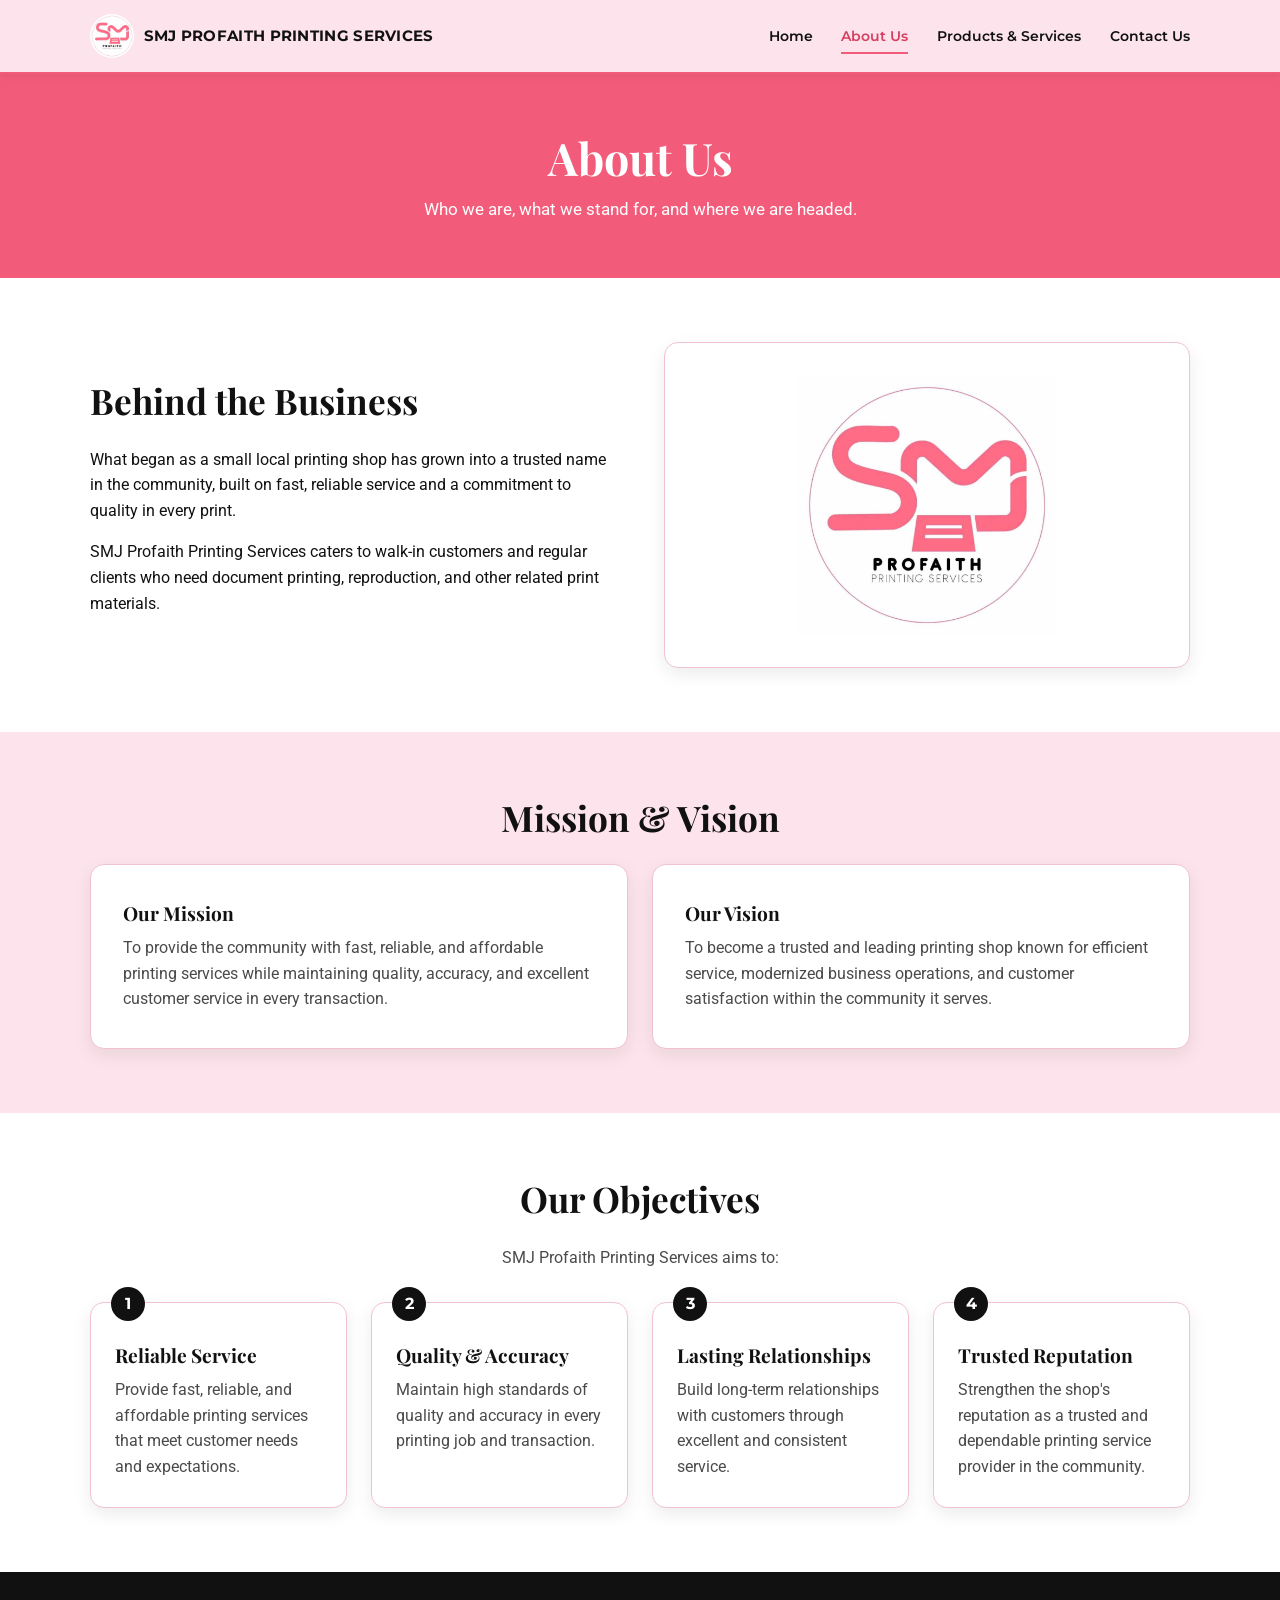
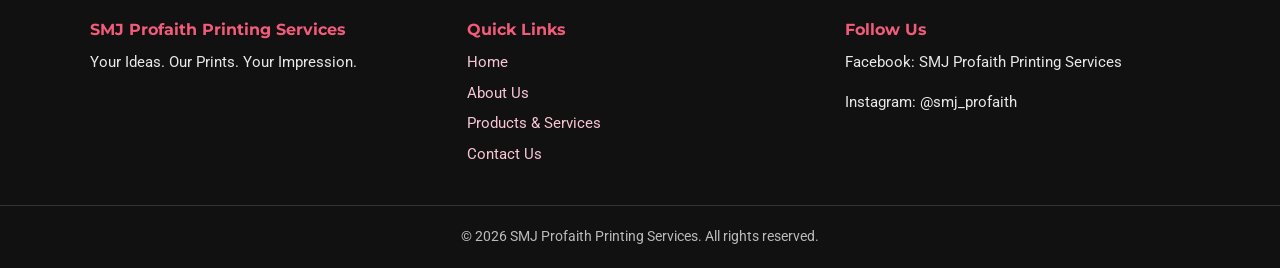
==== about.html @ f45e9509 "Add remaining website files" ====
<!DOCTYPE html>
<html lang="en">
<head>
  <meta charset="UTF-8">
  <meta name="viewport" content="width=device-width, initial-scale=1.0">
  <meta name="description" content="Learn about SMJ Profaith Printing Services, our mission, vision, and objectives.">
  <title>About Us | SMJ Profaith Printing Services</title>

  <link rel="preconnect" href="https://fonts.googleapis.com">
  <link rel="preconnect" href="https://fonts.gstatic.com" crossorigin>
  <link href="https://fonts.googleapis.com/css2?family=Montserrat:wght@400;600;700&family=Playfair+Display:ital,wght@0,700;1,400&family=Roboto:wght@400;500;700&display=swap" rel="stylesheet">

  <link rel="stylesheet" href="style.css">
</head>
<body>

  <!-- ===== HEADER / NAVIGATION ===== -->
  <header class="site-header">
    <div class="container nav-wrap">
      <a href="index.html" class="brand">
        <img src="assets/logo.png" alt="SMJ Profaith Printing Services logo" width="44" height="44">
        <span>SMJ Profaith Printing Services</span>
      </a>

      <button class="nav-toggle" aria-expanded="false" aria-controls="site-nav" aria-label="Toggle navigation menu">
        <span></span><span></span><span></span>
      </button>

      <nav id="site-nav" class="site-nav" aria-label="Main navigation">
        <ul>
          <li><a href="index.html">Home</a></li>
          <li><a href="about.html" aria-current="page">About Us</a></li>
          <li><a href="services.html">Products &amp; Services</a></li>
          <li><a href="contact.html">Contact Us</a></li>
        </ul>
      </nav>
    </div>
  </header>

  <main>

    <!-- ===== PAGE HEADER ===== -->
    <section class="page-banner">
      <div class="container">
        <h1>About Us</h1>
        <p>Who we are, what we stand for, and where we are headed.</p>
      </div>
    </section>

    <!-- ===== COMPANY BACKGROUND ===== -->
    <section class="section">
      <div class="container split">
        <div class="reveal">
          <h2 class="section-title left">Behind the Business</h2>
          <p>
            What began as a small local printing shop has grown into a trusted name in the community,
            built on fast, reliable service and a commitment to quality in every print.
          </p>
          <p>
            SMJ Profaith Printing Services caters to walk-in customers and regular clients who need
            document printing, reproduction, and other related print materials.
          </p>
        </div>

        <div class="logo-panel reveal">
          <img src="assets/logo.png" alt="SMJ Profaith Printing Services logo" width="280" height="280">
        </div>
      </div>
    </section>

    <!-- ===== MISSION & VISION ===== -->
    <section class="section section-pink">
      <div class="container">
        <h2 class="section-title">Mission &amp; Vision</h2>

        <div class="card-grid two-col">
          <article class="card card-large reveal">
            <h3>Our Mission</h3>
            <p>
              To provide the community with fast, reliable, and affordable printing services while
              maintaining quality, accuracy, and excellent customer service in every transaction.
            </p>
          </article>

          <article class="card card-large reveal">
            <h3>Our Vision</h3>
            <p>
              To become a trusted and leading printing shop known for efficient service,
              modernized business operations, and customer satisfaction within the community it serves.
            </p>
          </article>
        </div>
      </div>
    </section>

    <!-- ===== OBJECTIVES ===== -->
    <section class="section">
      <div class="container">
        <h2 class="section-title">Our Objectives</h2>
        <p class="section-intro">SMJ Profaith Printing Services aims to:</p>

        <ol class="objectives">
          <li class="card reveal">
            <h3>Reliable Service</h3>
            <p>Provide fast, reliable, and affordable printing services that meet customer needs and expectations.</p>
          </li>
          <li class="card reveal">
            <h3>Quality &amp; Accuracy</h3>
            <p>Maintain high standards of quality and accuracy in every printing job and transaction.</p>
          </li>
          <li class="card reveal">
            <h3>Lasting Relationships</h3>
            <p>Build long-term relationships with customers through excellent and consistent service.</p>
          </li>
          <li class="card reveal">
            <h3>Trusted Reputation</h3>
            <p>Strengthen the shop's reputation as a trusted and dependable printing service provider in the community.</p>
          </li>
        </ol>
      </div>
    </section>

  </main>

  <!-- ===== FOOTER ===== -->
  <footer class="site-footer">
    <div class="container footer-grid">
      <div>
        <h3>SMJ Profaith Printing Services</h3>
        <p>Your Ideas. Our Prints. Your Impression.</p>
      </div>
      <div>
        <h3>Quick Links</h3>
        <ul>
          <li><a href="index.html">Home</a></li>
          <li><a href="about.html">About Us</a></li>
          <li><a href="services.html">Products &amp; Services</a></li>
          <li><a href="contact.html">Contact Us</a></li>
        </ul>
      </div>
      <div>
        <h3>Follow Us</h3>
        <p>Facebook: SMJ Profaith Printing Services</p>
        <p>Instagram: @smj_profaith</p>
      </div>
    </div>
    <div class="footer-bottom">
      <p>&copy; <span id="year">2026</span> SMJ Profaith Printing Services. All rights reserved.</p>
    </div>
  </footer>

  <script src="script.js"></script>
</body>
</html>
---- style.css ----
:root {
  --pink:        #f25c7a;   /* brand pink (from logo)      */
  --pink-dark:   #d43f60;   /* hover / emphasis             */
  --pink-soft:   #fde4ec;   /* section backgrounds          */
  --white:       #ffffff;
  --black:       #111111;   /* headings & body text         */
  --gray:        #4a4a4a;   /* secondary text               */
  --border:      #f1c3d1;

  --font-heading: "Playfair Display", "Times New Roman", Times, serif;
  --font-ui:      "Montserrat", "Roboto", Arial, sans-serif;
  --font-body:    "Roboto", Arial, sans-serif;

  --radius:      14px;
  --shadow:      0 6px 18px rgba(0, 0, 0, 0.08);
  --max-width:   1140px;
}


/* --------------------------------------------------------------------------
   2. Base / reset
   -------------------------------------------------------------------------- */
*,
*::before,
*::after {
  box-sizing: border-box;
}

html {
  scroll-behavior: smooth;
  scroll-padding-top: 90px;   /* keeps headings clear of the sticky header */
}

body {
  margin: 0;
  font-family: var(--font-body);
  font-size: 1rem;
  line-height: 1.6;
  color: var(--black);
  background: var(--white);
}

img {
  max-width: 100%;
  height: auto;
  display: block;
}

a {
  color: var(--pink-dark);
  text-decoration: none;
}

a:hover,
a:focus {
  text-decoration: underline;
}

:focus-visible {
  outline: 3px solid var(--pink);
  outline-offset: 3px;
}

h1, h2, h3 {
  font-family: var(--font-heading);
  line-height: 1.25;
  margin: 0 0 0.6rem;
}

p {
  margin: 0 0 1rem;
}

ul, ol {
  margin: 0;
  padding: 0;
}


/* --------------------------------------------------------------------------
   3. Layout helpers
   -------------------------------------------------------------------------- */
.container {
  width: 100%;
  max-width: var(--max-width);
  margin: 0 auto;
  padding: 0 1.25rem;
}

.section {
  padding: 4rem 0;
}

.section-pink {
  background: var(--pink-soft);
}

.section-title {
  font-size: clamp(1.6rem, 3vw, 2.2rem);
  text-align: center;
  margin-bottom: 1.5rem;
}

.section-title.left {
  text-align: left;
}

.section-intro {
  text-align: center;
  color: var(--gray);
  max-width: 640px;
  margin: 0 auto 2rem;
}

.card-grid {
  display: grid;
  grid-template-columns: repeat(auto-fit, minmax(230px, 1fr));
  gap: 1.5rem;
}

.card-grid.two-col {
  grid-template-columns: repeat(auto-fit, minmax(300px, 1fr));
}

.split {
  display: grid;
  grid-template-columns: 1fr 1fr;
  gap: 3rem;
  align-items: center;
}


/* --------------------------------------------------------------------------
   4. Buttons
   -------------------------------------------------------------------------- */
.btn {
  display: inline-block;
  font-family: var(--font-ui);
  font-weight: 600;
  font-size: 0.95rem;
  padding: 0.75rem 1.6rem;
  border-radius: 999px;
  border: 2px solid var(--black);
  cursor: pointer;
  transition: background 0.2s ease, color 0.2s ease, transform 0.2s ease;
  text-align: center;
}

.btn:hover,
.btn:focus {
  transform: translateY(-2px);
  text-decoration: none;
}

.btn-primary {
  background: var(--black);
  color: var(--white);
}

.btn-primary:hover,
.btn-primary:focus {
  background: var(--pink);
  border-color: var(--pink);
  color: var(--white);
}

.btn-outline {
  background: var(--white);
  color: var(--black);
}

.btn-outline:hover,
.btn-outline:focus {
  background: var(--pink);
  border-color: var(--pink);
  color: var(--white);
}

.btn-block {
  width: 100%;
}

.btn-group {
  display: flex;
  flex-wrap: wrap;
  gap: 1rem;
  margin-top: 1.5rem;
}


/* --------------------------------------------------------------------------
   5. Header & navigation
   -------------------------------------------------------------------------- */
.site-header {
  position: sticky;
  top: 0;
  z-index: 100;
  background: var(--pink-soft);
  border-bottom: 2px solid var(--pink);
  box-shadow: 0 2px 8px rgba(0, 0, 0, 0.06);
}

.nav-wrap {
  display: flex;
  align-items: center;
  justify-content: space-between;
  min-height: 72px;
}

.brand {
  display: flex;
  align-items: center;
  gap: 0.6rem;
  color: var(--black);
  font-family: var(--font-ui);
  font-weight: 700;
  font-size: 0.95rem;
  text-transform: uppercase;
  letter-spacing: 0.02em;
}

.brand:hover {
  text-decoration: none;
}

.brand img {
  width: 44px;
  height: 44px;
  border-radius: 50%;
  object-fit: cover;
}

.site-nav ul {
  display: flex;
  gap: 1.8rem;
  list-style: none;
}

.site-nav a {
  font-family: var(--font-ui);
  font-weight: 600;
  font-size: 0.9rem;
  color: var(--black);
  padding: 0.4rem 0;
  border-bottom: 2px solid transparent;
  transition: border-color 0.2s ease, color 0.2s ease;
}

.site-nav a:hover,
.site-nav a:focus,
.site-nav a[aria-current="page"] {
  color: var(--pink-dark);
  border-bottom-color: var(--pink);
  text-decoration: none;
}

/* Hamburger button (hidden on desktop) */
.nav-toggle {
  display: none;
  flex-direction: column;
  justify-content: space-between;
  gap: 5px;
  width: 36px;
  height: 30px;
  background: none;
  border: none;
  padding: 0;
  cursor: pointer;
}

.nav-toggle span {
  display: block;
  height: 3px;
  width: 100%;
  background: var(--black);
  border-radius: 2px;
  transition: transform 0.25s ease, opacity 0.25s ease;
}

.nav-toggle[aria-expanded="true"] span:nth-child(1) {
  transform: translateY(8px) rotate(45deg);
}

.nav-toggle[aria-expanded="true"] span:nth-child(2) {
  opacity: 0;
}

.nav-toggle[aria-expanded="true"] span:nth-child(3) {
  transform: translateY(-8px) rotate(-45deg);
}


/* --------------------------------------------------------------------------
   6. Hero (home page)
   -------------------------------------------------------------------------- */
.hero {
  padding: 4rem 0;
  background: linear-gradient(180deg, var(--pink-soft) 0%, var(--white) 100%);
}

.hero-grid {
  display: grid;
  grid-template-columns: 1.1fr 0.9fr;
  gap: 3rem;
  align-items: center;
}

.hero h1 {
  font-size: clamp(2.2rem, 5vw, 3.4rem);
  font-weight: 700;
}

.hero .accent {
  color: var(--pink);
}

.tagline {
  font-family: var(--font-heading);
  font-size: 1.25rem;
  color: var(--pink-dark);
}

.hero-card {
  background: var(--white);
  border-radius: var(--radius);
  box-shadow: var(--shadow);
  padding: 2rem;
  text-align: center;
  border: 1px solid var(--border);
}

.hero-card img {
  margin: 0 auto;
  max-width: 280px;
}


/* --------------------------------------------------------------------------
   7. Cards & highlights
   -------------------------------------------------------------------------- */
.card {
  background: var(--white);
  border: 1px solid var(--border);
  border-radius: var(--radius);
  padding: 1.75rem 1.5rem;
  box-shadow: var(--shadow);
  transition: transform 0.25s ease, box-shadow 0.25s ease;
}

.card:hover {
  transform: translateY(-4px);
  box-shadow: 0 10px 24px rgba(0, 0, 0, 0.12);
}

.card h3 {
  font-size: 1.2rem;
  color: var(--black);
}

.card p {
  color: var(--gray);
  margin: 0;
}

.card-large {
  padding: 2.25rem 2rem;
}

.card-icon {
  font-size: 2rem;
  margin-bottom: 0.75rem;
}

.chip-list {
  list-style: none;
  display: flex;
  flex-wrap: wrap;
  justify-content: center;
  gap: 0.75rem;
  margin-top: 2.5rem;
}

.chip-list li {
  font-family: var(--font-ui);
  font-weight: 600;
  font-size: 0.9rem;
  background: var(--pink);
  color: var(--white);
  padding: 0.5rem 1.1rem;
  border-radius: 999px;
}

.logo-panel,
.form-wrap,
.contact-info {
  background: var(--white);
  border-radius: var(--radius);
  box-shadow: var(--shadow);
  padding: 2rem;
  border: 1px solid var(--border);
}

.logo-panel img {
  margin: 0 auto;
  max-width: 260px;
}


/* --------------------------------------------------------------------------
   8. Page banner (inner pages)
   -------------------------------------------------------------------------- */
.page-banner {
  background: var(--pink);
  color: var(--white);
  text-align: center;
  padding: 3.5rem 0;
}

.page-banner h1 {
  font-size: clamp(2rem, 4vw, 2.8rem);
  color: var(--white);
}

.page-banner p {
  max-width: 680px;
  margin: 0 auto;
  font-size: 1.05rem;
}


/* --------------------------------------------------------------------------
   9. About Us: objectives
   -------------------------------------------------------------------------- */
.objectives {
  list-style: none;
  display: grid;
  grid-template-columns: repeat(auto-fit, minmax(220px, 1fr));
  gap: 1.5rem;
  counter-reset: obj;
}

.objectives li.card {
  position: relative;
  padding-top: 2.5rem;
}

.objectives li.card::before {
  counter-increment: obj;
  content: counter(obj);
  position: absolute;
  top: -16px;
  left: 1.25rem;
  width: 34px;
  height: 34px;
  line-height: 34px;
  text-align: center;
  font-family: var(--font-ui);
  font-weight: 700;
  background: var(--black);
  color: var(--white);
  border-radius: 50%;
}


/* --------------------------------------------------------------------------
   10. Products & Services
   -------------------------------------------------------------------------- */
.product-card {
  border-top: 5px solid var(--pink);
}

.steps {
  list-style: none;
  display: grid;
  grid-template-columns: repeat(auto-fit, minmax(220px, 1fr));
  gap: 1.5rem;
  counter-reset: step;
}

.step {
  position: relative;
  background: var(--white);
  border-radius: var(--radius);
  padding: 2rem 1.5rem 1.5rem;
  box-shadow: var(--shadow);
  border: 1px solid var(--border);
  text-align: center;
}

.step-number {
  display: inline-flex;
  align-items: center;
  justify-content: center;
  width: 48px;
  height: 48px;
  margin: 0 auto 0.75rem;
  border-radius: 50%;
  background: var(--pink);
  color: var(--white);
  font-family: var(--font-ui);
  font-weight: 700;
  font-size: 1.2rem;
}

.step h3 {
  font-size: 1.1rem;
}

.step p {
  color: var(--gray);
  font-size: 0.95rem;
  margin: 0;
}

.cta-inline {
  text-align: center;
  margin-top: 2.5rem;
}


/* --------------------------------------------------------------------------
   11. Contact page
   -------------------------------------------------------------------------- */
.contact-grid {
  display: grid;
  grid-template-columns: 1.2fr 0.8fr;
  gap: 2.5rem;
  align-items: start;
  margin-bottom: 3rem;
}

.form-group {
  margin-bottom: 1.1rem;
}

.form-group label {
  display: block;
  font-family: var(--font-ui);
  font-weight: 600;
  font-size: 0.9rem;
  margin-bottom: 0.35rem;
}

.required {
  color: var(--pink-dark);
}

.inquiry-form input,
.inquiry-form select,
.inquiry-form textarea {
  width: 100%;
  font-family: var(--font-body);
  font-size: 1rem;
  padding: 0.7rem 0.9rem;
  border: 1.5px solid #cfcfcf;
  border-radius: 8px;
  background: var(--white);
  transition: border-color 0.2s ease, box-shadow 0.2s ease;
}

.inquiry-form input:focus,
.inquiry-form select:focus,
.inquiry-form textarea:focus {
  outline: none;
  border-color: var(--pink);
  box-shadow: 0 0 0 3px rgba(242, 92, 122, 0.2);
}

.inquiry-form textarea {
  resize: vertical;
}

.inquiry-form .invalid {
  border-color: #c0392b;
}

.error-msg {
  display: block;
  min-height: 1rem;
  color: #c0392b;
  font-size: 0.82rem;
  margin-top: 0.25rem;
}

.form-status {
  margin-top: 1rem;
  font-weight: 600;
  text-align: center;
  min-height: 1.5rem;
}

.form-status.success {
  color: #1e7b45;
}

.form-status.error {
  color: #c0392b;
}

.form-note {
  font-size: 0.8rem;
  color: var(--gray);
  text-align: center;
  margin-top: 0.75rem;
}

.info-block {
  margin-bottom: 1.5rem;
  padding-bottom: 1.25rem;
  border-bottom: 1px dashed var(--border);
}

.info-block:last-child {
  border-bottom: none;
}

.info-block h3 {
  font-family: var(--font-ui);
  font-size: 0.85rem;
  letter-spacing: 0.08em;
  text-transform: uppercase;
  color: var(--pink-dark);
  margin-bottom: 0.4rem;
}

.info-block p {
  margin: 0;
}

.social-links {
  list-style: none;
}

.social-links li {
  margin-bottom: 0.4rem;
}

.map-wrap {
  border-radius: var(--radius);
  overflow: hidden;
  box-shadow: var(--shadow);
  border: 1px solid var(--border);
}


/* --------------------------------------------------------------------------
   12. Footer
   -------------------------------------------------------------------------- */
.site-footer {
  background: var(--black);
  color: #e8e8e8;
  padding-top: 3rem;
  font-size: 0.95rem;
}

.site-footer h3 {
  font-family: var(--font-ui);
  font-size: 1rem;
  color: var(--pink);
}

.site-footer a {
  color: #f7c6d3;
}

.site-footer a:hover,
.site-footer a:focus {
  color: var(--white);
}

.site-footer ul {
  list-style: none;
}

.site-footer li {
  margin-bottom: 0.4rem;
}

.footer-grid {
  display: grid;
  grid-template-columns: repeat(auto-fit, minmax(220px, 1fr));
  gap: 2rem;
  padding-bottom: 2rem;
}

.footer-bottom {
  border-top: 1px solid #333;
  text-align: center;
  padding: 1.25rem 0;
  font-size: 0.85rem;
  color: #bbb;
}

.footer-bottom p {
  margin: 0;
}


/* --------------------------------------------------------------------------
   13. Scroll reveal animation
   -------------------------------------------------------------------------- */
.reveal {
  opacity: 0;
  transform: translateY(20px);
  transition: opacity 0.6s ease, transform 0.6s ease;
}

.reveal.visible {
  opacity: 1;
  transform: translateY(0);
}

/* Respect users who prefer reduced motion */
@media (prefers-reduced-motion: reduce) {
  *,
  *::before,
  *::after {
    transition: none !important;
    animation: none !important;
    scroll-behavior: auto !important;
  }

  .reveal {
    opacity: 1;
    transform: none;
  }
}


/* --------------------------------------------------------------------------
   14. Responsive design
   -------------------------------------------------------------------------- */

/* Tablets and below */
@media (max-width: 900px) {
  .hero-grid,
  .split,
  .contact-grid {
    grid-template-columns: 1fr;
  }

  .hero-card {
    order: -1;
  }
}

/* Mobile: hamburger menu */
@media (max-width: 768px) {
  .nav-toggle {
    display: flex;
  }

  .site-nav {
    position: absolute;
    top: 100%;
    left: 0;
    right: 0;
    background: var(--pink-soft);
    border-bottom: 2px solid var(--pink);
    display: none;
    box-shadow: 0 8px 16px rgba(0, 0, 0, 0.1);
  }

  .site-nav.open {
    display: block;
  }

  .site-nav ul {
    flex-direction: column;
    gap: 0;
  }

  .site-nav li {
    border-top: 1px solid var(--border);
  }

  .site-nav a {
    display: block;
    padding: 0.95rem 1.25rem;
    border-bottom: none;
  }

  .section {
    padding: 3rem 0;
  }

  .brand span {
    font-size: 0.8rem;
  }
}

/* Small phones */
@media (max-width: 480px) {
  .brand span {
    display: none;   /* keep just the logo on very small screens */
  }

  .btn-group {
    flex-direction: column;
  }

  .btn {
    width: 100%;
  }

  .logo-panel,
  .form-wrap,
  .contact-info,
  .hero-card {
    padding: 1.25rem;
  }
}
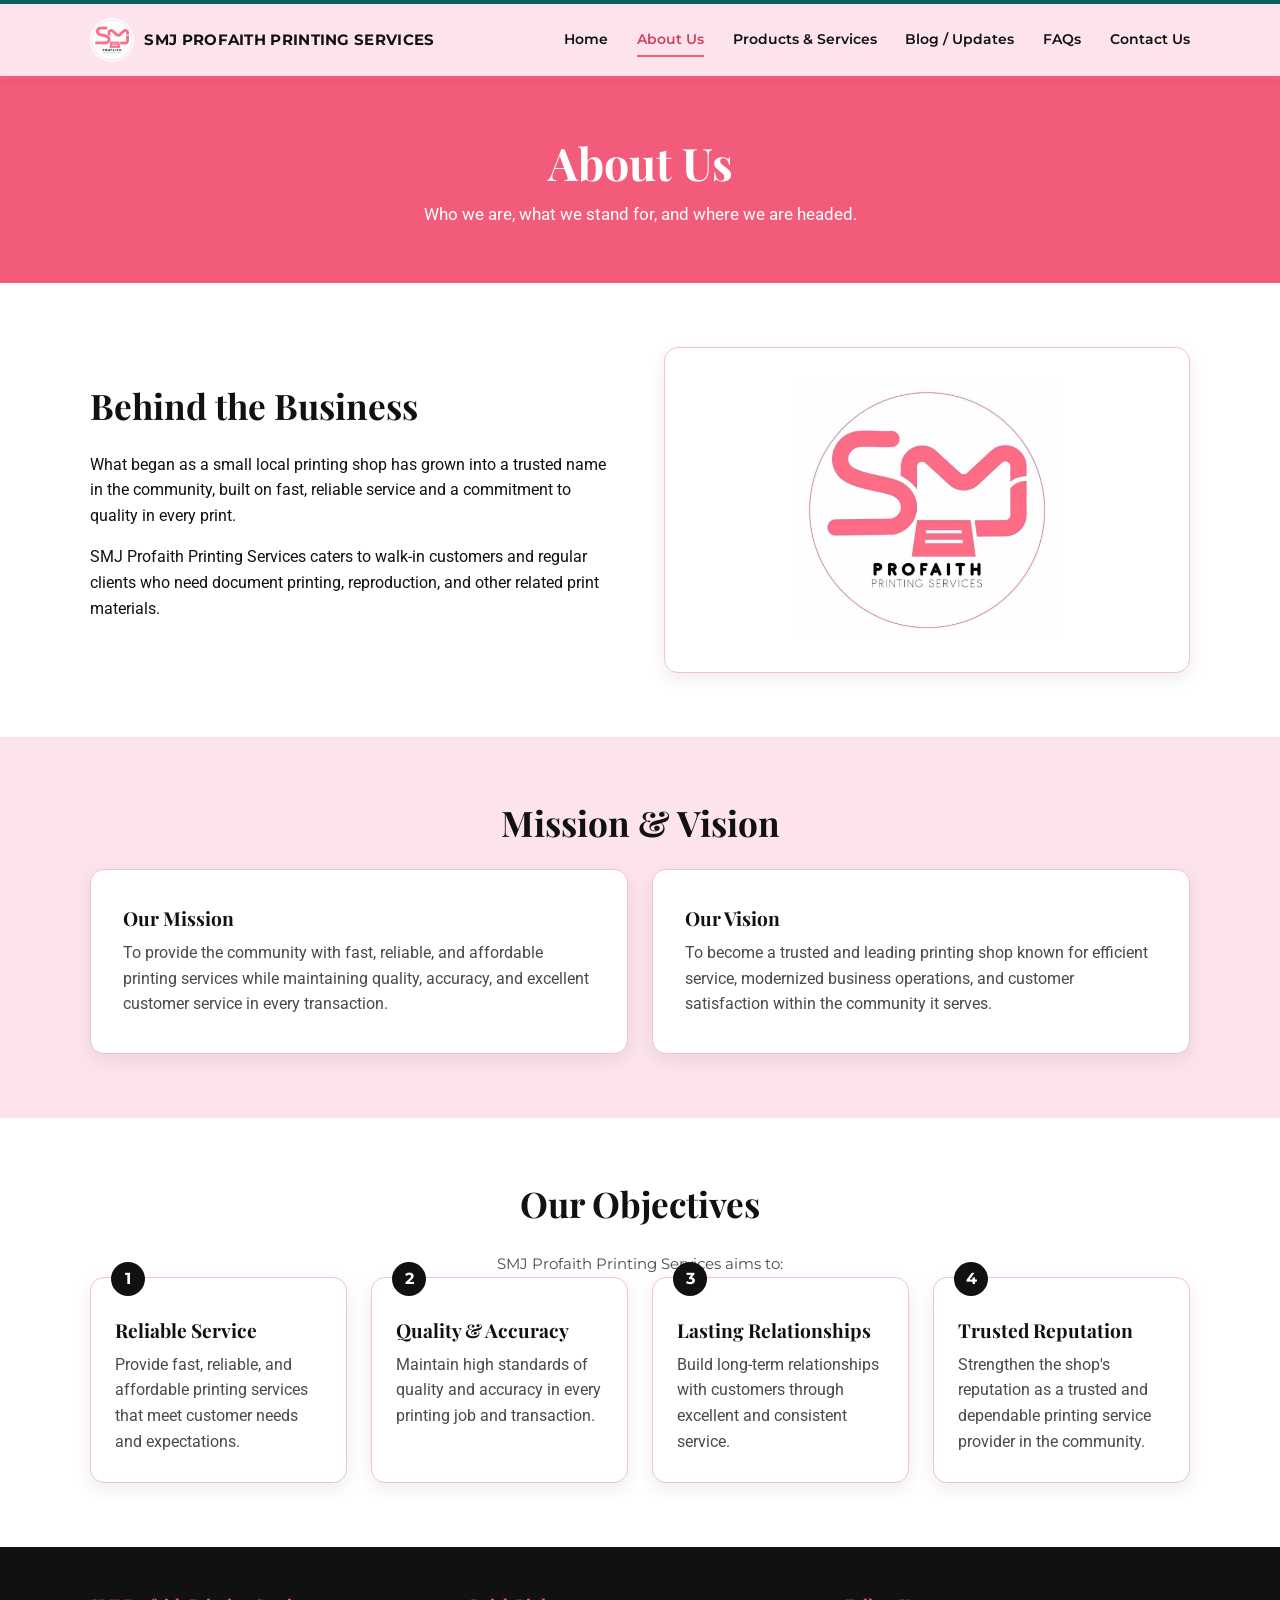
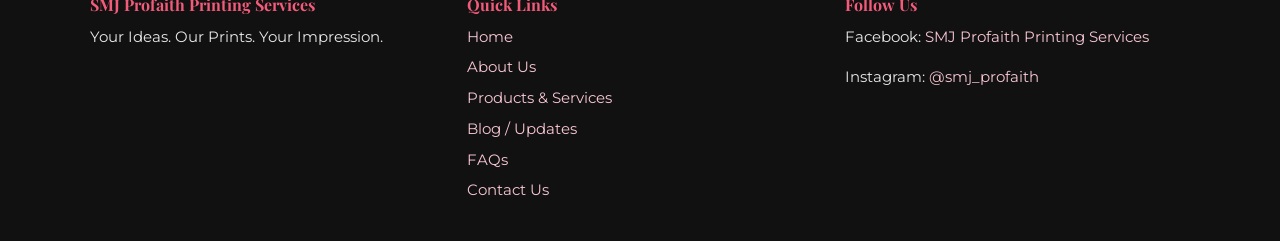
==== commit e7dbf0bd: "Complete website pages and styling Co-authored-by: Copilot <223556219+Copilot@users.noreply.github.c" ====
--- a/about.html
+++ b/about.html
@@ -31,6 +31,8 @@
           <li><a href="index.html">Home</a></li>
           <li><a href="about.html" aria-current="page">About Us</a></li>
           <li><a href="services.html">Products &amp; Services</a></li>
+          <li><a href="blog.html">Blog / Updates</a></li>
+          <li><a href="faqs.html">FAQs</a></li>
           <li><a href="contact.html">Contact Us</a></li>
         </ul>
       </nav>
@@ -135,18 +137,26 @@
           <li><a href="index.html">Home</a></li>
           <li><a href="about.html">About Us</a></li>
           <li><a href="services.html">Products &amp; Services</a></li>
+          <li><a href="blog.html">Blog / Updates</a></li>
+          <li><a href="faqs.html">FAQs</a></li>
           <li><a href="contact.html">Contact Us</a></li>
         </ul>
       </div>
       <div>
-        <h3>Follow Us</h3>
-        <p>Facebook: SMJ Profaith Printing Services</p>
-        <p>Instagram: @smj_profaith</p>
-      </div>
-    </div>
-    <div class="footer-bottom">
-      <p>&copy; <span id="year">2026</span> SMJ Profaith Printing Services. All rights reserved.</p>
-    </div>
+  <h3>Follow Us</h3>
+  <p>
+    Facebook:
+    <a href="https://www.facebook.com/share/1EsnK7q3xP/" target="_blank" rel="noopener noreferrer">
+      SMJ Profaith Printing Services
+    </a>
+  </p>
+  <p>
+    Instagram:
+    <a href="https://www.instagram.com/smj_profaith/" target="_blank" rel="noopener noreferrer">
+      @smj_profaith
+    </a>
+  </p>
+</div>
   </footer>
 
   <script src="script.js"></script>
--- a/style.css
+++ b/style.css
@@ -190,15 +190,17 @@
 
 
 /* --------------------------------------------------------------------------
-   5. Header & navigation
+   5. Header & Navigation
    -------------------------------------------------------------------------- */
+
 .site-header {
   position: sticky;
   top: 0;
-  z-index: 100;
+  z-index: 1000;
   background: var(--pink-soft);
-  border-bottom: 2px solid var(--pink);
-  box-shadow: 0 2px 8px rgba(0, 0, 0, 0.06);
+  border-top: 4px solid #075f61;
+  border-bottom: 3px solid var(--pink);
+  box-shadow: 0 3px 12px rgba(0, 0, 0, 0.06);
 }
 
 .nav-wrap {
@@ -206,21 +208,30 @@
   align-items: center;
   justify-content: space-between;
   min-height: 72px;
-}
+  gap: 2rem;
+}
+
+/* ===== BRAND ===== */
 
 .brand {
   display: flex;
   align-items: center;
-  gap: 0.6rem;
+  gap: 0.65rem;
+  flex-shrink: 0;
+
   color: var(--black);
   font-family: var(--font-ui);
+  font-size: 0.95rem;
   font-weight: 700;
-  font-size: 0.95rem;
+  letter-spacing: 0.02em;
   text-transform: uppercase;
-  letter-spacing: 0.02em;
-}
-
-.brand:hover {
+
+  text-decoration: none;
+}
+
+.brand:hover,
+.brand:focus {
+  color: var(--black);
   text-decoration: none;
 }
 
@@ -229,53 +240,150 @@
   height: 44px;
   border-radius: 50%;
   object-fit: cover;
+  flex-shrink: 0;
+}
+
+/* ===== DESKTOP NAVIGATION ===== */
+
+.site-nav {
+  margin-left: auto;
 }
 
 .site-nav ul {
   display: flex;
+  align-items: center;
   gap: 1.8rem;
+
+  margin: 0;
+  padding: 0;
+
   list-style: none;
 }
 
-.site-nav a {
+/*
+  IMPORTANT:
+  Every navigation link uses exactly the same styling.
+  This prevents Products & Services from looking different.
+*/
+
+.site-nav ul li {
+  margin: 0;
+  padding: 0;
+}
+
+.site-nav ul li a,
+.site-nav ul li a:link,
+.site-nav ul li a:visited {
+  display: inline-block;
+
+  padding: 0.35rem 0;
+
+  color: var(--black);
+  background: transparent;
+
+  border: none;
+  border-bottom: 2px solid transparent;
+  border-radius: 0;
+
   font-family: var(--font-ui);
+  font-size: 0.9rem;
   font-weight: 600;
+  line-height: 1.4;
+
+  text-decoration: none;
+  white-space: nowrap;
+
+  transition:
+    color 0.2s ease,
+    border-color 0.2s ease;
+}
+
+/* Same hover effect for EVERY navigation item */
+
+.site-nav ul li a:hover,
+.site-nav ul li a:focus-visible {
+  color: var(--pink-dark);
+  background: transparent;
+  border-bottom-color: var(--pink);
+
+  text-decoration: none;
+}
+
+/* Active page */
+
+.site-nav ul li a[aria-current="page"] {
+  color: var(--pink-dark);
+  background: transparent;
+  border-bottom-color: var(--pink);
+
+  text-decoration: none;
+}
+
+/*
+  Explicitly force Products & Services to behave exactly
+  like the other navigation links.
+*/
+
+.site-nav ul li a[href="services.html"] {
+  color: var(--black);
+  background: transparent;
+
+  border: none;
+  border-bottom: 2px solid transparent;
+  border-radius: 0;
+
+  padding: 0.35rem 0;
+
+  font-family: var(--font-ui);
   font-size: 0.9rem;
-  color: var(--black);
-  padding: 0.4rem 0;
-  border-bottom: 2px solid transparent;
-  transition: border-color 0.2s ease, color 0.2s ease;
-}
-
-.site-nav a:hover,
-.site-nav a:focus,
-.site-nav a[aria-current="page"] {
+  font-weight: 600;
+
+  text-decoration: none;
+}
+
+.site-nav ul li a[href="services.html"]:hover,
+.site-nav ul li a[href="services.html"]:focus-visible {
   color: var(--pink-dark);
+  background: transparent;
   border-bottom-color: var(--pink);
+
   text-decoration: none;
 }
 
-/* Hamburger button (hidden on desktop) */
+
+/* ===== HAMBURGER BUTTON ===== */
+
 .nav-toggle {
   display: none;
+
   flex-direction: column;
   justify-content: space-between;
+
   gap: 5px;
+
   width: 36px;
   height: 30px;
-  background: none;
+
+  padding: 0;
+
+  background: transparent;
   border: none;
-  padding: 0;
+
   cursor: pointer;
 }
 
 .nav-toggle span {
   display: block;
+
+  width: 100%;
   height: 3px;
-  width: 100%;
+
   background: var(--black);
   border-radius: 2px;
-  transition: transform 0.25s ease, opacity 0.25s ease;
+
+  transition:
+    transform 0.25s ease,
+    opacity 0.25s ease;
 }
 
 .nav-toggle[aria-expanded="true"] span:nth-child(1) {
@@ -289,7 +397,6 @@
 .nav-toggle[aria-expanded="true"] span:nth-child(3) {
   transform: translateY(-8px) rotate(-45deg);
 }
-
 
 /* --------------------------------------------------------------------------
    6. Hero (home page)
@@ -747,8 +854,14 @@
 
 /* Mobile: hamburger menu */
 @media (max-width: 768px) {
+
+  .nav-wrap {
+    min-height: 68px;
+  }
+
   .nav-toggle {
     display: flex;
+    flex-shrink: 0;
   }
 
   .site-nav {
@@ -756,10 +869,16 @@
     top: 100%;
     left: 0;
     right: 0;
+
+    margin-left: 0;
+
     background: var(--pink-soft);
-    border-bottom: 2px solid var(--pink);
+
+    border-bottom: 3px solid var(--pink);
+
     display: none;
-    box-shadow: 0 8px 16px rgba(0, 0, 0, 0.1);
+
+    box-shadow: 0 8px 18px rgba(0, 0, 0, 0.08);
   }
 
   .site-nav.open {
@@ -767,18 +886,57 @@
   }
 
   .site-nav ul {
+    display: flex;
     flex-direction: column;
+    align-items: stretch;
+
     gap: 0;
   }
 
-  .site-nav li {
+  .site-nav ul li {
     border-top: 1px solid var(--border);
   }
 
-  .site-nav a {
+  .site-nav ul li a,
+  .site-nav ul li a:link,
+  .site-nav ul li a:visited,
+  .site-nav ul li a[href="services.html"] {
     display: block;
-    padding: 0.95rem 1.25rem;
-    border-bottom: none;
+
+    width: 100%;
+
+    padding: 0.9rem 1.25rem;
+
+    color: var(--black);
+    background: transparent;
+
+    border: none;
+    border-radius: 0;
+
+    font-family: var(--font-ui);
+    font-size: 0.9rem;
+    font-weight: 600;
+
+    text-decoration: none;
+  }
+
+  .site-nav ul li a:hover,
+  .site-nav ul li a:focus-visible,
+  .site-nav ul li a[aria-current="page"] {
+    color: var(--pink-dark);
+    background: var(--pink-soft);
+
+    border: none;
+    text-decoration: none;
+  }
+
+  .site-nav ul li a[href="services.html"]:hover,
+  .site-nav ul li a[href="services.html"]:focus-visible {
+    color: var(--pink-dark);
+    background: var(--pink-soft);
+
+    border: none;
+    text-decoration: none;
   }
 
   .section {
@@ -790,24 +948,1305 @@
   }
 }
 
-/* Small phones */
+/* ==========================================================================
+   15. Blog / Updates
+   ========================================================================== */
+
+.blog-card {
+  text-align: left;
+  border-top: 5px solid var(--pink);
+}
+
+.blog-icon {
+  font-size: 2.2rem;
+  margin-bottom: 0.75rem;
+}
+
+.update-note {
+  font-size: 0.85rem;
+  font-style: italic;
+  color: var(--pink-dark) !important;
+  margin-top: 1rem !important;
+}
+
+.text-link {
+  display: inline-block;
+  margin-top: 1rem;
+  font-family: var(--font-ui);
+  font-weight: 600;
+  color: var(--pink-dark);
+}
+
+.text-link:hover {
+  color: var(--pink);
+}
+
+.community-content {
+  background: var(--white);
+  border: 1px solid var(--border);
+  border-radius: var(--radius);
+  box-shadow: var(--shadow);
+  padding: 2rem;
+  max-width: 850px;
+  margin: 0 auto;
+}
+
+.community-content > div {
+  padding: 1.25rem 0;
+  border-bottom: 1px dashed var(--border);
+}
+
+.community-content > div:first-child {
+  padding-top: 0;
+}
+
+.community-content > div:last-child {
+  border-bottom: none;
+  padding-bottom: 0;
+}
+
+.community-content h3 {
+  color: var(--black);
+  font-size: 1.2rem;
+}
+
+
+/* ==========================================================================
+   16. FAQs
+   ========================================================================== */
+
+.faq-list {
+  max-width: 850px;
+  margin: 0 auto;
+}
+
+.faq-item {
+  background: var(--white);
+  border: 1px solid var(--border);
+  border-radius: var(--radius);
+  box-shadow: var(--shadow);
+  margin-bottom: 1rem;
+  overflow: hidden;
+}
+
+.faq-question {
+  width: 100%;
+  display: flex;
+  align-items: center;
+  justify-content: space-between;
+  gap: 1rem;
+  padding: 1.2rem 1.4rem;
+  background: var(--white);
+  color: var(--black);
+  border: none;
+  cursor: pointer;
+  text-align: left;
+  font-family: var(--font-ui);
+  font-size: 0.95rem;
+  font-weight: 600;
+}
+
+.faq-question:hover,
+.faq-question:focus {
+  background: var(--pink-soft);
+}
+
+.faq-icon {
+  flex-shrink: 0;
+  width: 28px;
+  height: 28px;
+  display: inline-flex;
+  align-items: center;
+  justify-content: center;
+  border-radius: 50%;
+  background: var(--pink);
+  color: var(--white);
+  font-size: 1.2rem;
+  line-height: 1;
+  transition: transform 0.2s ease;
+}
+
+.faq-question[aria-expanded="true"] .faq-icon {
+  transform: rotate(45deg);
+}
+
+.faq-answer {
+  display: none;
+  padding: 0 1.4rem 1.3rem;
+  border-top: 1px solid var(--border);
+}
+
+.faq-answer p {
+  color: var(--gray);
+  margin: 1rem 0 0;
+}
+
+.faq-item.open .faq-answer {
+  display: block;
+}
+
+.faq-contact {
+  max-width: 850px;
+  margin: 2.5rem auto 0;
+  padding: 2rem;
+  text-align: center;
+  background: var(--pink-soft);
+  border: 1px solid var(--border);
+  border-radius: var(--radius);
+}
+
+.faq-contact h3 {
+  font-size: 1.4rem;
+}
+
+.faq-contact p {
+  color: var(--gray);
+}
+.featured-works {
+  background: var(--white);
+}
+
+.featured-card:hover {
+  transform: translateY(-6px);
+  box-shadow: 0 14px 30px rgba(0, 0, 0, 0.12);
+}
+
+.image-button {
+  position: relative;
+  display: block;
+  width: 100%;
+  padding: 0;
+  border: none;
+  background: var(--pink-soft);
+  cursor: pointer;
+  overflow: hidden;
+}
+
+.image-button img {
+  width: 100%;
+  height: 300px;
+  object-fit: cover;
+  transition: transform 0.45s ease;
+}
+
+.image-button:hover img,
+.image-button:focus img {
+  transform: scale(1.06);
+}
+
+.zoom-label {
+  position: absolute;
+  left: 50%;
+  bottom: 1rem;
+  transform: translateX(-50%);
+  background: rgba(17, 17, 17, 0.82);
+  color: var(--white);
+  padding: 0.45rem 0.9rem;
+  border-radius: 999px;
+  font-family: var(--font-ui);
+  font-size: 0.78rem;
+  font-weight: 600;
+  opacity: 0;
+  transition: opacity 0.25s ease;
+  pointer-events: none;
+  white-space: nowrap;
+}
+
+.image-button:hover .zoom-label,
+.image-button:focus .zoom-label {
+  opacity: 1;
+}
+
+.featured-content {
+  padding: 1.4rem 1.5rem 1.6rem;
+  text-align: center;
+}
+
+.featured-content h3 {
+  font-size: 1.25rem;
+  margin-bottom: 0.45rem;
+  color: var(--black);
+}
+
+.featured-content p {
+  color: var(--gray);
+  margin: 0;
+  font-size: 0.95rem;
+}
+
+.image-lightbox {
+  position: fixed;
+  inset: 0;
+  z-index: 9999;
+  display: flex;
+  align-items: center;
+  justify-content: center;
+  padding: 2rem;
+  background: rgba(17, 17, 17, 0.88);
+  opacity: 0;
+  visibility: hidden;
+  pointer-events: none;
+  transition: opacity 0.3s ease, visibility 0.3s ease;
+}
+
+.image-lightbox.active {
+  opacity: 1;
+  visibility: visible;
+  pointer-events: auto;
+}
+
+.lightbox-content {
+  max-width: 1000px;
+  max-height: 90vh;
+  text-align: center;
+  transform: scale(0.85);
+  transition: transform 0.35s ease;
+}
+
+.image-lightbox.active .lightbox-content {
+  transform: scale(1);
+}
+
+.lightbox-content img {
+  max-width: 100%;
+  max-height: 78vh;
+  width: auto;
+  height: auto;
+  margin: 0 auto;
+  border-radius: var(--radius);
+  box-shadow: 0 20px 50px rgba(0, 0, 0, 0.35);
+  object-fit: contain;
+}
+
+.lightbox-content p {
+  margin: 1rem 0 0;
+  color: var(--white);
+  font-family: var(--font-ui);
+  font-weight: 600;
+  font-size: 1rem;
+}
+
+.lightbox-close {
+  position: absolute;
+  top: 1.25rem;
+  right: 1.5rem;
+  width: 46px;
+  height: 46px;
+  display: flex;
+  align-items: center;
+  justify-content: center;
+  border: 2px solid var(--white);
+  border-radius: 50%;
+  background: transparent;
+  color: var(--white);
+  font-size: 2rem;
+  line-height: 1;
+  cursor: pointer;
+  transition: background 0.2s ease, color 0.2s ease, transform 0.2s ease;
+}
+
+.lightbox-close:hover,
+.lightbox-close:focus {
+  background: var(--pink);
+  border-color: var(--pink);
+  transform: rotate(90deg);
+}
+
+body.lightbox-open {
+  overflow: hidden;
+}
+
+@media (max-width: 700px) {
+  .featured-grid {
+    grid-template-columns: 1fr;
+    gap: 1.5rem;
+  }
+
+  .image-button img {
+    height: 260px;
+  }
+
+  .image-lightbox {
+    padding: 1rem;
+  }
+
+  .lightbox-content img {
+    max-height: 75vh;
+  }
+
+  .lightbox-close {
+    top: 0.8rem;
+    right: 0.8rem;
+    width: 42px;
+    height: 42px;
+  }
+}
+.what-you-get-products {
+  margin-bottom: 20px;
+}
+
+.what-you-get-description {
+  max-width: 850px;
+  margin: 35px auto 0;
+  text-align: center;
+}
+
+.what-you-get-description p {
+  margin-bottom: 20px;
+  line-height: 1.8;
+}
+
+.what-you-get-description .btn {
+  display: inline-block;
+}
+
+.service-highlights {
+  margin-top: 0;
+}
+
+.service-highlights-button {
+  text-align: center;
+  margin-top: 30px;
+}
+
+.service-highlights-button .btn {
+  display: inline-block;
+}
+/* =========================================================
+   ENHANCED PRODUCTS & SERVICES DESIGN
+   ========================================================= */
+
+
+/* ===== PAGE BANNER ===== */
+
+.services-banner {
+  position: relative;
+  overflow: hidden;
+}
+
+.services-banner::before {
+  content: "";
+  position: absolute;
+  width: 260px;
+  height: 260px;
+  border-radius: 50%;
+  background: rgba(242, 92, 122, 0.08);
+  top: -100px;
+  right: 8%;
+}
+
+.services-banner::after {
+  content: "";
+  position: absolute;
+  width: 180px;
+  height: 180px;
+  border-radius: 50%;
+  background: rgba(242, 92, 122, 0.06);
+  bottom: -90px;
+  left: 8%;
+}
+
+.services-banner .container {
+  position: relative;
+  z-index: 2;
+}
+
+.banner-label {
+  color: var(--pink);
+  font-family: "Montserrat", sans-serif;
+  font-size: 0.78rem;
+  font-weight: 700;
+  letter-spacing: 3px;
+  margin-bottom: 12px;
+  text-transform: uppercase;
+}
+
+
+/* ===== SECTION HEADINGS ===== */
+
+.section-heading {
+  max-width: 720px;
+  margin: 0 auto 55px;
+  text-align: center;
+}
+
+.section-label {
+  display: inline-block;
+  margin-bottom: 12px;
+
+  color: var(--pink);
+  font-family: "Montserrat", sans-serif;
+  font-size: 0.75rem;
+  font-weight: 700;
+  letter-spacing: 3px;
+  text-transform: uppercase;
+}
+
+.section-heading .section-title {
+  margin-bottom: 16px;
+
+  font-family: "Playfair Display", serif;
+  font-size: clamp(2rem, 4vw, 3rem);
+  font-weight: 700;
+  line-height: 1.15;
+}
+
+.section-intro {
+  max-width: 650px;
+  margin: 0 auto;
+
+  color: var(--gray);
+  font-family: "Montserrat", sans-serif;
+  font-size: 0.95rem;
+  line-height: 1.8;
+}
+
+
+/* =========================================================
+   WHAT YOU GET
+   ========================================================= */
+
+.what-you-get-section {
+  background: #ffffff;
+  padding-top: 90px;
+  padding-bottom: 100px;
+}
+
+
+/* Product name cards */
+
+.what-you-get-grid {
+  display: grid;
+  grid-template-columns: repeat(5, 1fr);
+  gap: 18px;
+  align-items: stretch;
+}
+
+
+.simple-product-card {
+  position: relative;
+
+  min-height: 150px;
+  padding: 30px 22px;
+
+  display: flex;
+  flex-direction: column;
+  justify-content: flex-end;
+
+  background: #ffffff;
+  border: 1px solid var(--border);
+  border-radius: 18px;
+
+  box-shadow: 0 8px 25px rgba(0, 0, 0, 0.05);
+
+  overflow: hidden;
+
+  transition:
+    transform 0.3s ease,
+    box-shadow 0.3s ease,
+    border-color 0.3s ease;
+}
+
+
+.simple-product-card::before {
+  content: "";
+
+  position: absolute;
+  top: 0;
+  left: 0;
+
+  width: 100%;
+  height: 5px;
+
+  background: var(--pink);
+
+  transform: scaleX(0);
+  transform-origin: left;
+
+  transition: transform 0.3s ease;
+}
+
+
+.simple-product-card:hover {
+  transform: translateY(-8px);
+
+  border-color: var(--pink);
+
+  box-shadow: 0 16px 35px rgba(242, 92, 122, 0.13);
+}
+
+
+.simple-product-card:hover::before {
+  transform: scaleX(1);
+}
+
+
+.product-number {
+  position: absolute;
+  top: 20px;
+  right: 20px;
+
+  color: #e8d9df;
+
+  font-family: "Montserrat", sans-serif;
+  font-size: 0.72rem;
+  font-weight: 700;
+  letter-spacing: 1px;
+}
+
+
+.simple-product-card h3 {
+  margin: 0;
+
+  color: var(--black);
+
+  font-family: "Playfair Display", serif;
+  font-size: 1.35rem;
+  font-weight: 700;
+}
+
+
+/* Description */
+
+.what-you-get-description {
+  max-width: 850px;
+  margin: 65px auto 0;
+
+  text-align: center;
+}
+
+
+.description-line {
+  width: 55px;
+  height: 3px;
+
+  margin: 0 auto 25px;
+
+  background: var(--pink);
+  border-radius: 10px;
+}
+
+
+.what-you-get-description p {
+  margin: 0 auto 25px;
+
+  color: var(--gray);
+
+  font-family: "Montserrat", sans-serif;
+  font-size: 0.96rem;
+  line-height: 1.9;
+}
+
+
+/* ===== BUTTONS ===== */
+
+.what-you-get-description .btn,
+.service-highlights-button .btn {
+  display: inline-flex;
+  align-items: center;
+  justify-content: center;
+  gap: 10px;
+}
+
+
+.what-you-get-description .btn span,
+.service-highlights-button .btn span {
+  font-size: 1.05rem;
+
+  transition: transform 0.25s ease;
+}
+
+
+.what-you-get-description .btn:hover span,
+.service-highlights-button .btn:hover span {
+  transform: translateX(4px);
+}
+
+
+/* =========================================================
+   SERVICE HIGHLIGHTS
+   ========================================================= */
+
+.service-highlights-section {
+  position: relative;
+
+  background: var(--pink-soft);
+
+  padding-top: 100px;
+  padding-bottom: 100px;
+
+  overflow: hidden;
+}
+
+
+.service-highlights-section::before {
+  content: "";
+
+  position: absolute;
+
+  width: 420px;
+  height: 420px;
+
+  border-radius: 50%;
+
+  background: rgba(242, 92, 122, 0.08);
+
+  top: -210px;
+  right: -100px;
+}
+
+
+.service-highlights-section::after {
+  content: "";
+
+  position: absolute;
+
+  width: 300px;
+  height: 300px;
+
+  border-radius: 50%;
+
+  background: rgba(255, 255, 255, 0.5);
+
+  bottom: -160px;
+  left: -100px;
+}
+
+
+.service-highlights-section .container {
+  position: relative;
+  z-index: 2;
+}
+
+
+.service-highlights-section .section-heading {
+  margin-bottom: 55px;
+}
+
+
+.service-highlights-section .section-title {
+  color: var(--black);
+}
+
+
+/* Highlight cards */
+
+.service-highlight-grid {
+  display: grid;
+
+  grid-template-columns: repeat(2, 1fr);
+
+  gap: 22px;
+}
+
+
+.highlight-card {
+  position: relative;
+
+  display: flex;
+  gap: 22px;
+
+  padding: 30px;
+
+  background: rgba(255, 255, 255, 0.92);
+
+  border: 1px solid rgba(242, 92, 122, 0.14);
+
+  border-radius: 20px;
+
+  box-shadow: 0 8px 25px rgba(0, 0, 0, 0.04);
+
+  transition:
+    transform 0.3s ease,
+    box-shadow 0.3s ease;
+}
+
+
+.highlight-card:hover {
+  transform: translateY(-7px);
+
+  box-shadow: 0 16px 35px rgba(0, 0, 0, 0.08);
+}
+
+
+.highlight-number {
+  flex: 0 0 auto;
+
+  width: 48px;
+  height: 48px;
+
+  display: flex;
+  align-items: center;
+  justify-content: center;
+
+  background: var(--pink-soft);
+
+  color: var(--pink);
+
+  border-radius: 50%;
+
+  font-family: "Montserrat", sans-serif;
+  font-size: 0.75rem;
+  font-weight: 700;
+}
+
+
+.highlight-content h3 {
+  margin: 0 0 10px;
+
+  color: var(--black);
+
+  font-family: "Playfair Display", serif;
+  font-size: 1.35rem;
+}
+
+
+.highlight-content p {
+  margin: 0;
+
+  color: var(--gray);
+
+  font-family: "Montserrat", sans-serif;
+  font-size: 0.88rem;
+  line-height: 1.8;
+}
+
+
+/* Last card */
+
+.highlight-card:last-child {
+  grid-column: 1 / -1;
+
+  max-width: calc(50% - 11px);
+  width: 100%;
+  justify-self: center;
+}
+
+
+/* Service button */
+
+.service-highlights-button {
+  position: relative;
+
+  text-align: center;
+
+  margin-top: 45px;
+}
+
+
+.btn-white {
+  display: inline-flex;
+
+  align-items: center;
+  justify-content: center;
+  gap: 10px;
+
+  padding: 13px 25px;
+
+  background: #ffffff;
+
+  color: var(--pink);
+
+  border: 1px solid #ffffff;
+
+  border-radius: 999px;
+
+  font-family: "Montserrat", sans-serif;
+  font-size: 0.82rem;
+  font-weight: 700;
+
+  text-decoration: none;
+
+  box-shadow: 0 8px 20px rgba(0, 0, 0, 0.08);
+
+  transition:
+    transform 0.25s ease,
+    box-shadow 0.25s ease,
+    background 0.25s ease;
+}
+
+
+.btn-white:hover {
+  transform: translateY(-3px);
+
+  background: var(--pink);
+
+  color: #ffffff;
+
+  box-shadow: 0 12px 25px rgba(242, 92, 122, 0.22);
+}
+
+
+/* =========================================================
+   ORDER PROCESS
+   ========================================================= */
+
+.order-process-section {
+  background: #ffffff;
+
+  padding-top: 100px;
+  padding-bottom: 100px;
+}
+
+
+.process-grid {
+  display: grid;
+
+  grid-template-columns: repeat(4, 1fr);
+
+  gap: 20px;
+}
+
+
+.process-card {
+  padding: 30px 25px;
+
+  background: #ffffff;
+
+  border: 1px solid #eeeeee;
+
+  border-radius: 18px;
+
+  text-align: center;
+
+  box-shadow: 0 8px 25px rgba(0, 0, 0, 0.04);
+
+  transition:
+    transform 0.3s ease,
+    box-shadow 0.3s ease;
+}
+
+
+.process-card:hover {
+  transform: translateY(-7px);
+
+  box-shadow: 0 15px 30px rgba(0, 0, 0, 0.08);
+}
+
+
+.process-card > span {
+  display: inline-flex;
+
+  align-items: center;
+  justify-content: center;
+
+  width: 48px;
+  height: 48px;
+
+  margin-bottom: 18px;
+
+  background: var(--pink-soft);
+
+  color: var(--pink);
+
+  border-radius: 50%;
+
+  font-family: "Montserrat", sans-serif;
+  font-size: 0.75rem;
+  font-weight: 700;
+}
+
+
+.process-card h3 {
+  margin-bottom: 10px;
+
+  font-family: "Playfair Display", serif;
+  font-size: 1.2rem;
+}
+
+
+.process-card p {
+  margin: 0;
+
+  color: var(--gray);
+
+  font-family: "Montserrat", sans-serif;
+  font-size: 0.82rem;
+  line-height: 1.7;
+}
+
+
+/* =========================================================
+   FOOTER FONT
+   ========================================================= */
+
+.site-footer,
+.site-footer p,
+.site-footer a {
+  font-family: "Montserrat", sans-serif;
+}
+
+
+.site-footer h3 {
+  font-family: "Playfair Display", serif;
+}
+
+
+/* =========================================================
+   RESPONSIVE DESIGN
+   ========================================================= */
+
+@media (max-width: 1000px) {
+
+  .what-you-get-grid {
+    grid-template-columns: repeat(3, 1fr);
+  }
+
+  .service-highlight-grid {
+    grid-template-columns: 1fr;
+  }
+
+  .highlight-card:last-child {
+    grid-column: auto;
+
+    max-width: none;
+  }
+
+  .process-grid {
+    grid-template-columns: repeat(2, 1fr);
+  }
+
+}
+
+
+@media (max-width: 700px) {
+
+  .what-you-get-section,
+  .service-highlights-section,
+  .order-process-section {
+    padding-top: 70px;
+    padding-bottom: 70px;
+  }
+
+
+  .section-heading {
+    margin-bottom: 40px;
+  }
+
+
+  .what-you-get-grid {
+    grid-template-columns: repeat(2, 1fr);
+  }
+
+
+  .simple-product-card {
+    min-height: 130px;
+
+    padding: 25px 18px;
+  }
+
+
+  .simple-product-card h3 {
+    font-size: 1.15rem;
+  }
+
+
+  .service-highlight-grid {
+    grid-template-columns: 1fr;
+  }
+
+
+  .highlight-card {
+    padding: 25px;
+
+    gap: 16px;
+  }
+
+
+  .highlight-content h3 {
+    font-size: 1.2rem;
+  }
+
+
+  .process-grid {
+    grid-template-columns: 1fr;
+  }
+
+}
+
+
 @media (max-width: 480px) {
-  .brand span {
-    display: none;   /* keep just the logo on very small screens */
-  }
-
-  .btn-group {
+
+  .what-you-get-grid {
+    grid-template-columns: 1fr;
+  }
+
+
+  .simple-product-card {
+    min-height: 115px;
+  }
+
+
+  .highlight-card {
     flex-direction: column;
   }
 
-  .btn {
-    width: 100%;
-  }
-
-  .logo-panel,
-  .form-wrap,
-  .contact-info,
+
+  .highlight-number {
+    width: 42px;
+    height: 42px;
+  }
+
+
+  .what-you-get-description {
+    margin-top: 50px;
+  }
+
+
+  .what-you-get-description p {
+    font-size: 0.88rem;
+  }
+
+}
+/* ==========================================================
+   HERO LOGO - BORDER, SHADOW & CLICK-TO-ZOOM EFFECT
+   ========================================================== */
+
+.hero-card {
+  position: relative;
+  display: flex;
+  align-items: center;
+  justify-content: center;
+
+  padding: 2rem;
+
+  background: var(--white);
+
+  border: 1.5px solid var(--border);
+  border-radius: var(--radius);
+
+  box-shadow:
+    0 10px 30px rgba(0, 0, 0, 0.08),
+    0 4px 12px rgba(242, 92, 122, 0.10);
+
+  overflow: hidden;
+
+  cursor: zoom-in;
+
+  transition:
+    transform 0.3s ease,
+    box-shadow 0.3s ease,
+    border-color 0.3s ease;
+}
+
+.hero-card:hover {
+  transform: translateY(-4px);
+
+  border-color: var(--pink);
+
+  box-shadow:
+    0 16px 35px rgba(0, 0, 0, 0.12),
+    0 6px 18px rgba(242, 92, 122, 0.18);
+}
+
+.hero-card img {
+  display: block;
+
+  width: 100%;
+  max-width: 320px;
+  height: auto;
+
+  border-radius: 10px;
+
+  transition:
+    transform 0.45s ease,
+    filter 0.3s ease;
+}
+
+.hero-card:hover img {
+  transform: scale(1.04);
+  filter: brightness(1.02);
+}
+
+
+/* Small "Click to view" hint */
+
+.hero-card::after {
+  content: "Click to view";
+
+  position: absolute;
+  bottom: 14px;
+  right: 14px;
+
+  padding: 0.4rem 0.7rem;
+
+  background: rgba(17, 17, 17, 0.82);
+  color: var(--white);
+
+  border-radius: 999px;
+
+  font-family: var(--font-ui);
+  font-size: 0.7rem;
+  font-weight: 600;
+
+  opacity: 0;
+  transform: translateY(5px);
+
+  transition:
+    opacity 0.25s ease,
+    transform 0.25s ease;
+
+  pointer-events: none;
+}
+
+.hero-card:hover::after {
+  opacity: 1;
+  transform: translateY(0);
+}
+
+
+/* ==========================================================
+   LOGO LIGHTBOX
+   ========================================================== */
+
+.logo-lightbox {
+  position: fixed;
+  inset: 0;
+
+  z-index: 9999;
+
+  display: flex;
+  align-items: center;
+  justify-content: center;
+
+  padding: 2rem;
+
+  background: rgba(17, 17, 17, 0.82);
+
+  opacity: 0;
+  visibility: hidden;
+
+  transition:
+    opacity 0.3s ease,
+    visibility 0.3s ease;
+
+  cursor: zoom-out;
+}
+
+.logo-lightbox.open {
+  opacity: 1;
+  visibility: visible;
+}
+
+.logo-lightbox-content {
+  position: relative;
+
+  display: flex;
+  align-items: center;
+  justify-content: center;
+
+  max-width: min(850px, 92vw);
+  max-height: 90vh;
+
+  padding: 1.5rem;
+
+  background: var(--white);
+
+  border: 2px solid var(--pink);
+  border-radius: 18px;
+
+  box-shadow:
+    0 25px 70px rgba(0, 0, 0, 0.30);
+
+  transform: scale(0.75);
+
+  transition: transform 0.35s ease;
+
+  cursor: default;
+}
+
+.logo-lightbox.open .logo-lightbox-content {
+  transform: scale(1);
+}
+
+.logo-lightbox-content img {
+  display: block;
+
+  width: auto;
+  max-width: min(700px, 80vw);
+  max-height: 75vh;
+
+  object-fit: contain;
+
+  border-radius: 10px;
+}
+
+
+/* Close button */
+
+.logo-lightbox-close {
+  position: absolute;
+
+  top: -16px;
+  right: -16px;
+
+  width: 42px;
+  height: 42px;
+
+  display: flex;
+  align-items: center;
+  justify-content: center;
+
+  background: var(--pink);
+  color: var(--white);
+
+  border: 3px solid var(--white);
+  border-radius: 50%;
+
+  font-family: Arial, sans-serif;
+  font-size: 1.6rem;
+  font-weight: 400;
+
+  line-height: 1;
+
+  cursor: pointer;
+
+  box-shadow: 0 5px 15px rgba(0, 0, 0, 0.20);
+
+  transition:
+    background 0.2s ease,
+    transform 0.2s ease;
+}
+
+.logo-lightbox-close:hover {
+  background: var(--pink-dark);
+  transform: scale(1.08);
+}
+
+
+/* Mobile */
+
+@media (max-width: 768px) {
+
   .hero-card {
     padding: 1.25rem;
   }
-}
+
+  .hero-card::after {
+    display: none;
+  }
+
+  .logo-lightbox {
+    padding: 1rem;
+  }
+
+  .logo-lightbox-content {
+    width: 92vw;
+    padding: 1rem;
+  }
+
+  .logo-lightbox-content img {
+    max-width: 82vw;
+    max-height: 70vh;
+  }
+
+  .logo-lightbox-close {
+    top: -12px;
+    right: -8px;
+
+    width: 38px;
+    height: 38px;
+
+    font-size: 1.4rem;
+  }
+}
